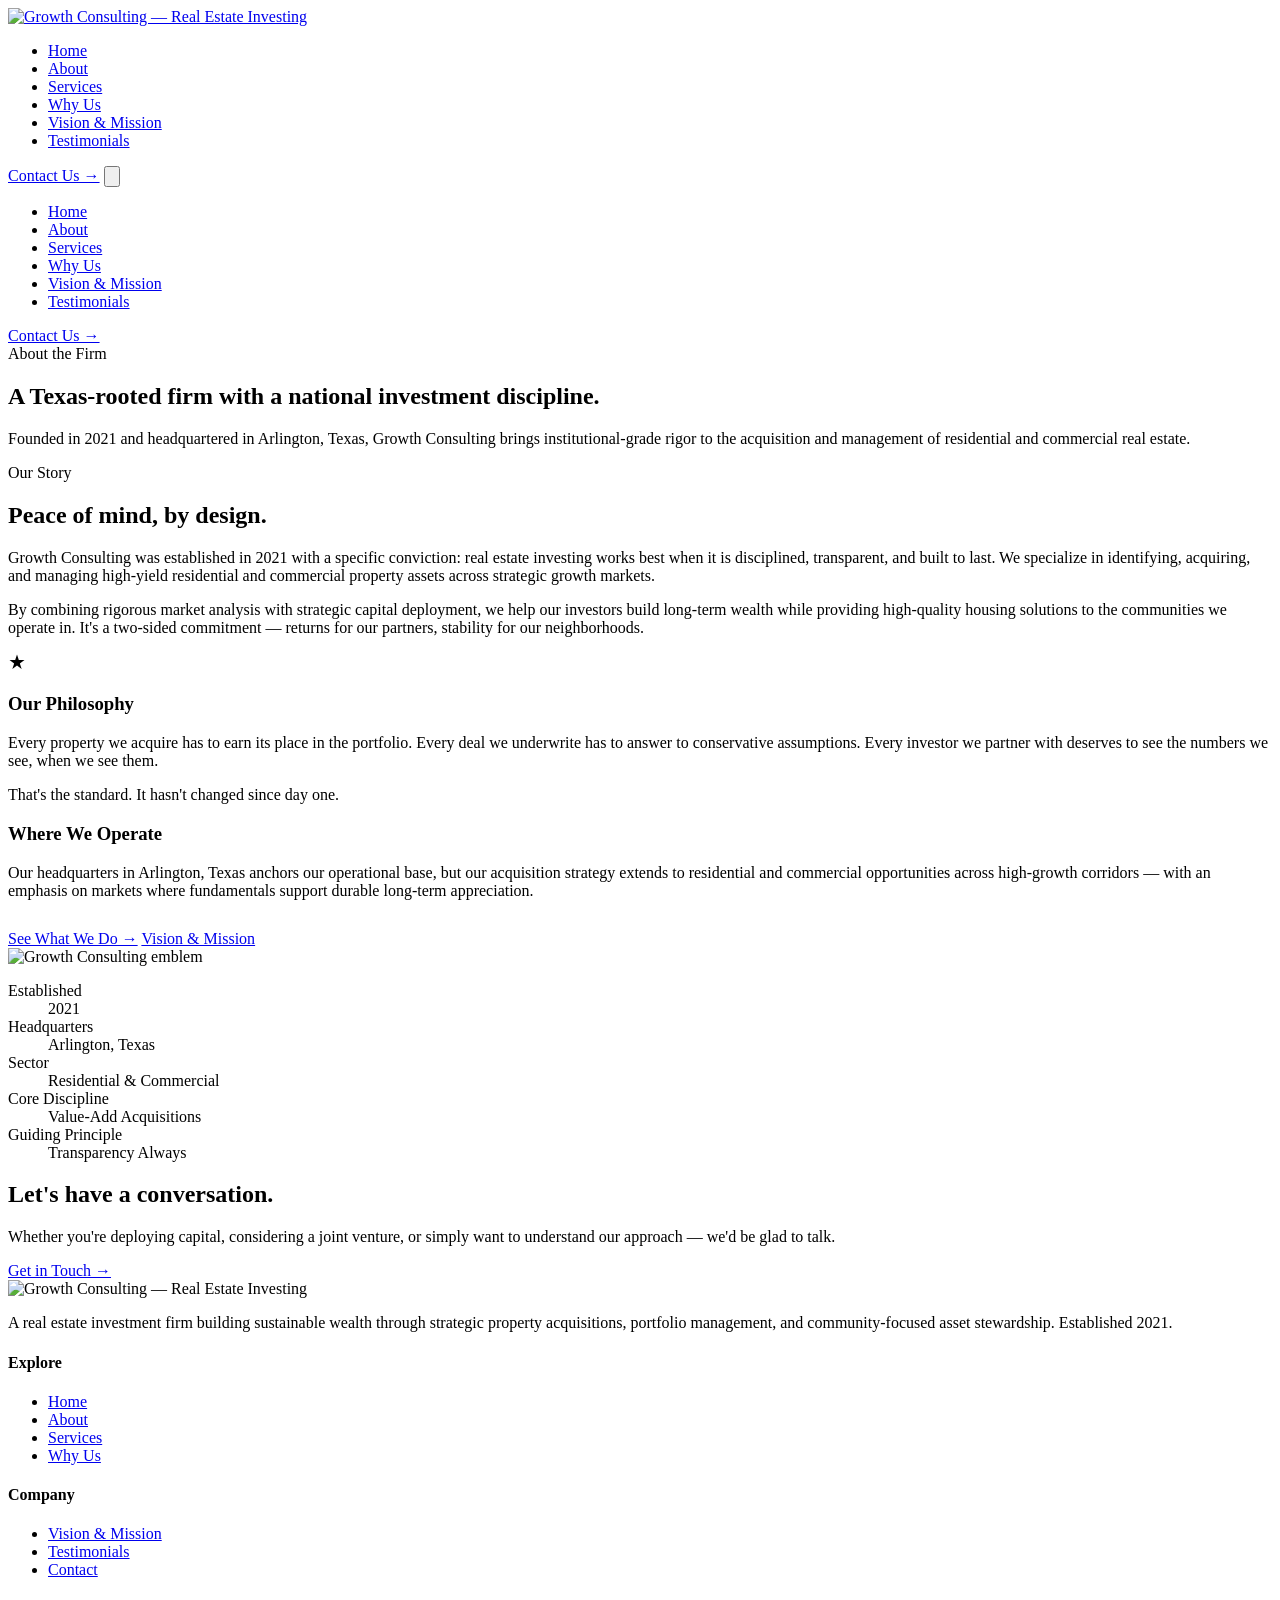
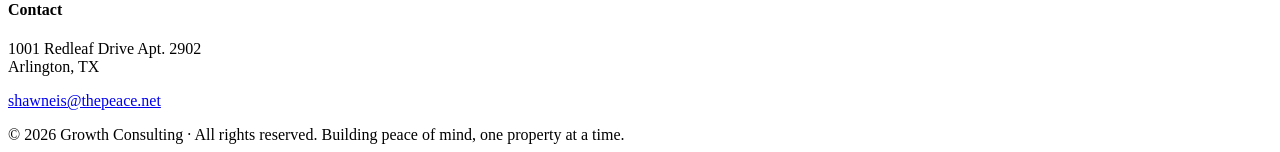
==== about.html @ 654f4e72 "Add files via upload" ====
<!DOCTYPE html>
<html lang="en">
<head>
  <meta charset="UTF-8" />
  <meta name="viewport" content="width=device-width, initial-scale=1.0" />
  <title>About — Growth Consulting</title>
  <meta name="description" content="Learn about Growth Consulting — a real estate investment firm founded in 2021, headquartered in Arlington, Texas." />
  <link rel="icon" type="image/png" href="images/logo.png" />
  <link rel="preconnect" href="https://fonts.googleapis.com" />
  <link rel="preconnect" href="https://fonts.gstatic.com" crossorigin />
  <link href="https://fonts.googleapis.com/css2?family=Playfair+Display:ital,wght@0,400;0,500;0,600;0,700;1,400&family=Inter:wght@400;500;600;700&display=swap" rel="stylesheet" />
  <link rel="stylesheet" href="css/style.css" />
</head>
<body>

  <header class="site-header">
    <div class="wrap">
      <nav class="nav" aria-label="Primary">
        <a href="index.html" class="brand" aria-label="Growth Consulting — Real Estate Investing">
          <img src="images/logo.png" alt="Growth Consulting — Real Estate Investing" />
        </a>
        <ul class="nav-links">
          <li><a href="index.html">Home</a></li>
          <li><a href="about.html" class="active">About</a></li>
          <li><a href="services.html">Services</a></li>
          <li><a href="why-us.html">Why Us</a></li>
          <li><a href="vision-mission.html">Vision &amp; Mission</a></li>
          <li><a href="testimonials.html">Testimonials</a></li>
        </ul>
        <a href="contact.html" class="nav-cta">Contact Us →</a>
        <button class="nav-toggle" aria-label="Toggle menu" aria-expanded="false" aria-controls="nav-drawer">
          <svg viewBox="0 0 24 24" fill="none" stroke="currentColor" stroke-width="2" stroke-linecap="round"><path d="M4 7h16M4 12h16M4 17h16"/></svg>
        </button>
      </nav>
    </div>
    <div class="nav-drawer" id="nav-drawer">
      <ul>
        <li><a href="index.html">Home</a></li>
        <li><a href="about.html" class="active">About</a></li>
        <li><a href="services.html">Services</a></li>
        <li><a href="why-us.html">Why Us</a></li>
        <li><a href="vision-mission.html">Vision &amp; Mission</a></li>
        <li><a href="testimonials.html">Testimonials</a></li>
      </ul>
      <a href="contact.html" class="nav-cta">Contact Us →</a>
    </div>
  </header>

  <!-- ===== PAGE HERO ===== -->
  <section class="page-hero page-hero--photo" style="--bg-image: url('../images/pages/about.jpg')">
    <div class="wrap reveal">
      <span class="eyebrow">About the Firm</span>
      <h1>A Texas-rooted firm with a national investment discipline.</h1>
      <p class="lead">
        Founded in 2021 and headquartered in Arlington, Texas, Growth Consulting brings
        institutional-grade rigor to the acquisition and management of residential and
        commercial real estate.
      </p>
    </div>
  </section>

  <!-- ===== ABOUT BODY ===== -->
  <section>
    <div class="wrap">
      <div class="about-grid">
        <div class="reveal">
          <span class="eyebrow">Our Story</span>
          <h2>Peace of mind, by design.</h2>
          <p>
            Growth Consulting was established in 2021 with a specific conviction: real estate
            investing works best when it is disciplined, transparent, and built to last.
            We specialize in identifying, acquiring, and managing high-yield residential
            and commercial property assets across strategic growth markets.
          </p>
          <p>
            By combining rigorous market analysis with strategic capital deployment, we
            help our investors build long-term wealth while providing high-quality housing
            solutions to the communities we operate in. It's a two-sided commitment —
            <span class="gold-underline">returns for our partners, stability for our neighborhoods.</span>
          </p>

          <div class="divider-mark" aria-hidden="true">
            <svg width="18" height="18" viewBox="0 0 24 24" fill="currentColor"><path d="M12 2l2.4 7.4H22l-6.2 4.5 2.4 7.4-6.2-4.5-6.2 4.5 2.4-7.4L2 9.4h7.6z"/></svg>
          </div>

          <h3>Our Philosophy</h3>
          <p>
            Every property we acquire has to earn its place in the portfolio. Every deal
            we underwrite has to answer to conservative assumptions. Every investor we
            partner with deserves to see the numbers we see, when we see them.
          </p>
          <p>
            That's the standard. It hasn't changed since day one.
          </p>

          <h3>Where We Operate</h3>
          <p>
            Our headquarters in Arlington, Texas anchors our operational base, but our
            acquisition strategy extends to residential and commercial opportunities across
            high-growth corridors — with an emphasis on markets where fundamentals support
            durable long-term appreciation.
          </p>

          <div class="btn-row" style="margin-top: 30px;">
            <a href="services.html" class="btn btn-primary">See What We Do →</a>
            <a href="vision-mission.html" class="btn btn-ghost">Vision &amp; Mission</a>
          </div>
        </div>

        <aside class="about-figure reveal">
          <img src="images/logo.png" alt="Growth Consulting emblem" />
          <dl>
            <div class="figure-fact">
              <dt>Established</dt>
              <dd>2021</dd>
            </div>
            <div class="figure-fact">
              <dt>Headquarters</dt>
              <dd>Arlington, Texas</dd>
            </div>
            <div class="figure-fact">
              <dt>Sector</dt>
              <dd>Residential &amp; Commercial</dd>
            </div>
            <div class="figure-fact">
              <dt>Core Discipline</dt>
              <dd>Value-Add Acquisitions</dd>
            </div>
            <div class="figure-fact">
              <dt>Guiding Principle</dt>
              <dd>Transparency Always</dd>
            </div>
          </dl>
        </aside>
      </div>
    </div>
  </section>

  <!-- ===== CTA BAND ===== -->
  <section class="cta-band">
    <div class="wrap reveal">
      <h2>Let's have a conversation.</h2>
      <p>Whether you're deploying capital, considering a joint venture, or simply want to understand our approach — we'd be glad to talk.</p>
      <div class="btn-row">
        <a href="contact.html" class="btn btn-primary">Get in Touch →</a>
      </div>
    </div>
  </section>

  <!-- ===== FOOTER ===== -->
  <footer class="site-footer">
    <div class="wrap">
      <div class="footer-grid">
        <div>
          <div class="footer-brand">
            <img src="images/logo.png" alt="Growth Consulting — Real Estate Investing" />
          </div>
          <p class="footer-about">
            A real estate investment firm building sustainable wealth through
            strategic property acquisitions, portfolio management, and community-focused
            asset stewardship. Established 2021.
          </p>
        </div>
        <div class="footer-col">
          <h4>Explore</h4>
          <ul>
            <li><a href="index.html">Home</a></li>
            <li><a href="about.html">About</a></li>
            <li><a href="services.html">Services</a></li>
            <li><a href="why-us.html">Why Us</a></li>
          </ul>
        </div>
        <div class="footer-col">
          <h4>Company</h4>
          <ul>
            <li><a href="vision-mission.html">Vision &amp; Mission</a></li>
            <li><a href="testimonials.html">Testimonials</a></li>
            <li><a href="contact.html">Contact</a></li>
          </ul>
        </div>
        <div class="footer-col">
          <h4>Contact</h4>
          <p>1001 Redleaf Drive Apt. 2902<br/>Arlington, TX</p>
          <p><a href="mailto:shawneis@thepeace.net">shawneis@thepeace.net</a></p>
        </div>
      </div>
      <div class="footer-bottom">
        <span>© <span id="year">2026</span> Growth Consulting · All rights reserved.</span>
        <span>Building peace of mind, one property at a time.</span>
      </div>
    </div>
  </footer>

  <script src="js/main.js"></script>
</body>
</html>
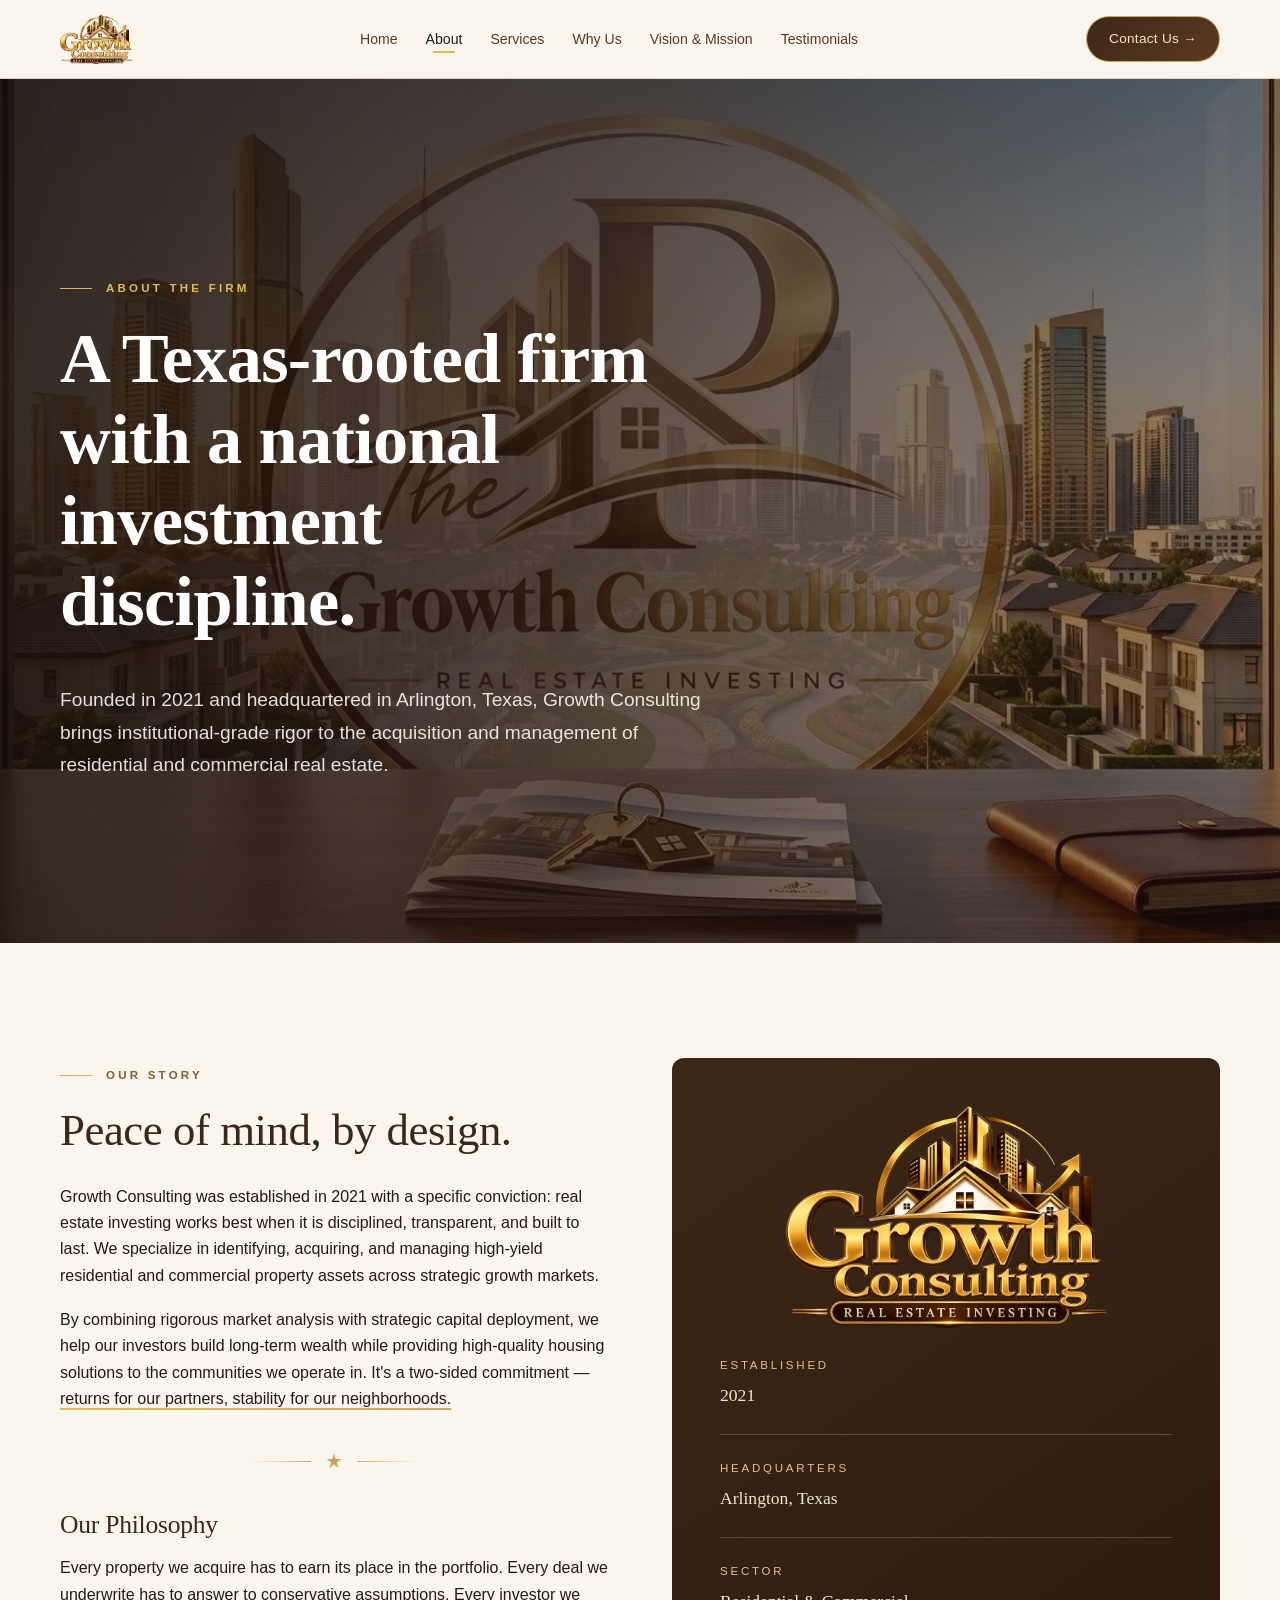
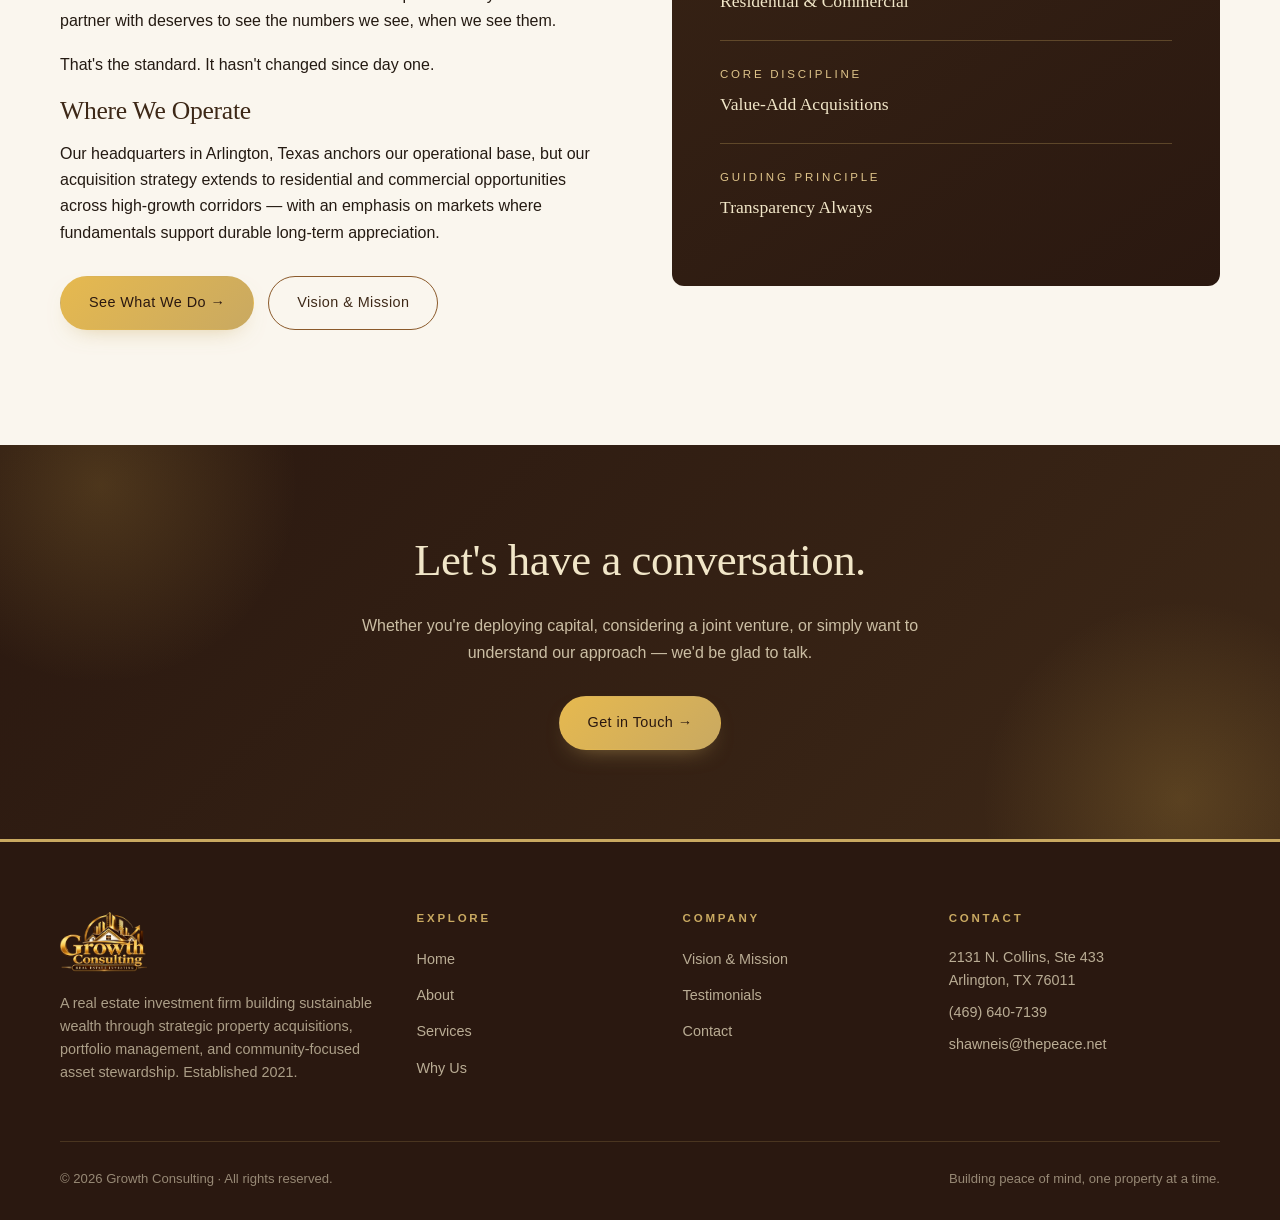
==== commit c48c6675: "Add files via upload" ====
--- a/about.html
+++ b/about.html
@@ -180,7 +180,8 @@
         </div>
         <div class="footer-col">
           <h4>Contact</h4>
-          <p>1001 Redleaf Drive Apt. 2902<br/>Arlington, TX</p>
+          <p>2131 N. Collins, Ste 433<br/>Arlington, TX 76011</p>
+          <p><a href="tel:+14696407139">(469) 640-7139</a></p>
           <p><a href="mailto:shawneis@thepeace.net">shawneis@thepeace.net</a></p>
         </div>
       </div>
--- a/css/style.css
+++ b/css/style.css
@@ -0,0 +1,1247 @@
+/* =========================================================
+   Growth Consulting — Real Estate Investing
+   Design tokens & global styles
+   ========================================================= */
+
+:root {
+  /* Brand palette — brown & gold */
+  --espresso: #2A1810;
+  --deep-brown: #3D2817;
+  --rich-brown: #5C3A21;
+  --warm-brown: #8B5A2B;
+  --tan: #B08B5C;
+
+  --gold: #C9A961;
+  --gold-bright: #E6B94F;
+  --gold-soft: #DFC48A;
+  --gold-pale: #F1E6C8;
+
+  --cream: #FAF6EE;
+  --cream-warm: #F5EEDF;
+  --paper: #FFFFFF;
+  --charcoal: #241A12;
+  --muted: #6E5A47;
+  --hairline: rgba(92, 58, 33, 0.18);
+
+  /* Typography */
+  --font-display: 'Playfair Display', 'Cormorant Garamond', Georgia, serif;
+  --font-body: 'Inter', -apple-system, BlinkMacSystemFont, 'Segoe UI', Helvetica, Arial, sans-serif;
+  --font-mono: 'JetBrains Mono', 'SF Mono', Menlo, monospace;
+
+  /* Scale */
+  --wrap: 1240px;
+  --gutter: clamp(20px, 4vw, 40px);
+  --radius: 4px;
+  --radius-lg: 12px;
+
+  /* Motion */
+  --ease: cubic-bezier(0.22, 1, 0.36, 1);
+}
+
+/* ---------- Reset & base ---------- */
+*, *::before, *::after { box-sizing: border-box; }
+html { -webkit-text-size-adjust: 100%; scroll-behavior: smooth; }
+body {
+  margin: 0;
+  font-family: var(--font-body);
+  font-size: 16px;
+  line-height: 1.65;
+  color: var(--charcoal);
+  background: var(--cream);
+  -webkit-font-smoothing: antialiased;
+  -moz-osx-font-smoothing: grayscale;
+  overflow-x: hidden;
+}
+img { max-width: 100%; height: auto; display: block; }
+a { color: inherit; text-decoration: none; transition: color 0.2s var(--ease); }
+button { font-family: inherit; cursor: pointer; border: none; background: none; }
+:focus-visible {
+  outline: 2px solid var(--gold-bright);
+  outline-offset: 3px;
+}
+
+/* ---------- Typography ---------- */
+h1, h2, h3, h4, h5 {
+  font-family: var(--font-display);
+  font-weight: 500;
+  line-height: 1.15;
+  color: var(--deep-brown);
+  margin: 0 0 0.6em;
+  letter-spacing: -0.01em;
+}
+h1 { font-size: clamp(2.4rem, 5.5vw, 4.4rem); font-weight: 600; }
+h2 { font-size: clamp(1.9rem, 3.5vw, 2.9rem); }
+h3 { font-size: clamp(1.35rem, 2vw, 1.6rem); }
+h4 { font-size: 1.15rem; }
+p  { margin: 0 0 1.1em; color: var(--charcoal); }
+
+.eyebrow {
+  font-family: var(--font-body);
+  font-size: 0.72rem;
+  letter-spacing: 0.28em;
+  text-transform: uppercase;
+  font-weight: 600;
+  color: var(--warm-brown);
+  display: inline-flex;
+  align-items: center;
+  gap: 14px;
+  margin-bottom: 20px;
+}
+.eyebrow::before {
+  content: "";
+  width: 32px;
+  height: 1px;
+  background: linear-gradient(90deg, var(--gold), var(--gold-bright));
+}
+
+.lead {
+  font-size: clamp(1.05rem, 1.5vw, 1.2rem);
+  color: var(--muted);
+  line-height: 1.7;
+  max-width: 62ch;
+}
+
+.gold-underline {
+  background-image: linear-gradient(90deg, var(--gold-bright), var(--gold));
+  background-size: 100% 2px;
+  background-repeat: no-repeat;
+  background-position: 0 100%;
+  padding-bottom: 3px;
+}
+
+/* ---------- Layout ---------- */
+.wrap {
+  max-width: var(--wrap);
+  margin: 0 auto;
+  padding: 0 var(--gutter);
+}
+section { padding: clamp(64px, 9vw, 120px) 0; }
+.section-tight { padding: clamp(48px, 6vw, 80px) 0; }
+
+/* ---------- Site header ---------- */
+.site-header {
+  position: sticky;
+  top: 0;
+  z-index: 60;
+  background: rgba(250, 246, 238, 0.94);
+  backdrop-filter: saturate(1.4) blur(10px);
+  -webkit-backdrop-filter: saturate(1.4) blur(10px);
+  border-bottom: 1px solid var(--hairline);
+}
+.nav {
+  display: flex;
+  align-items: center;
+  justify-content: space-between;
+  gap: 24px;
+  padding: 14px 0;
+}
+.brand {
+  display: flex;
+  align-items: center;
+  gap: 12px;
+  min-width: 0;
+}
+.brand img {
+  height: 50px;
+  width: auto;
+  max-width: 210px;
+  object-fit: contain;
+  flex-shrink: 0;
+}
+.brand-name {
+  display: none;
+}
+.brand-tag {
+  display: none;
+}
+
+.nav-links {
+  display: flex;
+  align-items: center;
+  gap: 28px;
+  list-style: none;
+  padding: 0;
+  margin: 0;
+}
+.nav-links a {
+  font-size: 0.88rem;
+  font-weight: 500;
+  color: var(--rich-brown);
+  padding: 8px 0;
+  position: relative;
+}
+.nav-links a::after {
+  content: "";
+  position: absolute;
+  left: 50%;
+  bottom: 2px;
+  width: 0;
+  height: 1.5px;
+  background: var(--gold-bright);
+  transition: all 0.25s var(--ease);
+  transform: translateX(-50%);
+}
+.nav-links a:hover,
+.nav-links a.active { color: var(--espresso); }
+.nav-links a:hover::after,
+.nav-links a.active::after { width: 22px; }
+
+.nav-cta {
+  display: inline-flex;
+  align-items: center;
+  gap: 8px;
+  padding: 11px 22px;
+  background: linear-gradient(135deg, var(--deep-brown), var(--rich-brown));
+  color: var(--gold-pale);
+  border: 1px solid var(--gold);
+  border-radius: 999px;
+  font-size: 0.85rem;
+  font-weight: 500;
+  letter-spacing: 0.02em;
+  transition: transform 0.2s var(--ease), box-shadow 0.2s var(--ease);
+}
+.nav-cta:hover {
+  transform: translateY(-1px);
+  box-shadow: 0 10px 24px -12px rgba(42, 24, 16, 0.55);
+  color: var(--paper);
+}
+
+/* Mobile toggle */
+.nav-toggle {
+  display: none;
+  width: 44px;
+  height: 44px;
+  align-items: center;
+  justify-content: center;
+  color: var(--deep-brown);
+  border: 1px solid var(--hairline);
+  border-radius: 8px;
+}
+.nav-toggle svg { width: 22px; height: 22px; }
+
+/* ---------- Buttons ---------- */
+.btn {
+  display: inline-flex;
+  align-items: center;
+  gap: 10px;
+  padding: 14px 28px;
+  font-size: 0.9rem;
+  font-weight: 500;
+  letter-spacing: 0.03em;
+  border-radius: 999px;
+  transition: all 0.25s var(--ease);
+  border: 1px solid transparent;
+  cursor: pointer;
+}
+.btn-primary {
+  background: linear-gradient(135deg, var(--gold-bright), var(--gold));
+  color: var(--espresso);
+  box-shadow: 0 10px 24px -14px rgba(201, 169, 97, 0.7);
+}
+.btn-primary:hover {
+  background: linear-gradient(135deg, var(--gold), var(--gold-bright));
+  transform: translateY(-2px);
+  box-shadow: 0 16px 32px -16px rgba(201, 169, 97, 0.75);
+}
+.btn-ghost {
+  background: transparent;
+  color: var(--deep-brown);
+  border-color: var(--warm-brown);
+}
+.btn-ghost:hover {
+  background: var(--deep-brown);
+  color: var(--gold-pale);
+  border-color: var(--deep-brown);
+}
+.btn-dark {
+  background: var(--deep-brown);
+  color: var(--gold-pale);
+  border-color: var(--gold);
+}
+.btn-dark:hover { background: var(--espresso); }
+
+.btn-row { display: flex; gap: 14px; flex-wrap: wrap; }
+
+/* ---------- HOME: Hero ---------- */
+.hero {
+  position: relative;
+  padding: clamp(72px, 9vw, 130px) 0 clamp(80px, 10vw, 140px);
+  background:
+    radial-gradient(ellipse at 85% 15%, rgba(201, 169, 97, 0.16), transparent 55%),
+    radial-gradient(ellipse at 10% 90%, rgba(139, 90, 43, 0.10), transparent 50%),
+    var(--cream);
+  overflow: hidden;
+}
+.hero::before {
+  content: "";
+  position: absolute;
+  inset: 0;
+  background-image:
+    linear-gradient(var(--hairline) 1px, transparent 1px),
+    linear-gradient(90deg, var(--hairline) 1px, transparent 1px);
+  background-size: 80px 80px;
+  opacity: 0.35;
+  mask-image: radial-gradient(ellipse at center, black, transparent 75%);
+  -webkit-mask-image: radial-gradient(ellipse at center, black, transparent 75%);
+  pointer-events: none;
+}
+.hero-grid {
+  position: relative;
+  display: grid;
+  grid-template-columns: 1.15fr 1fr;
+  gap: clamp(40px, 5vw, 80px);
+  align-items: center;
+}
+.hero h1 {
+  font-size: clamp(2.5rem, 6vw, 4.8rem);
+  line-height: 1.05;
+  margin-bottom: 24px;
+}
+.hero h1 em {
+  font-style: italic;
+  font-weight: 400;
+  color: var(--warm-brown);
+}
+.hero-lead {
+  font-size: clamp(1.05rem, 1.4vw, 1.2rem);
+  color: var(--muted);
+  max-width: 52ch;
+  margin-bottom: 36px;
+}
+.hero-meta {
+  display: flex;
+  gap: 40px;
+  padding-top: 36px;
+  margin-top: 44px;
+  border-top: 1px solid var(--hairline);
+  flex-wrap: wrap;
+}
+.hero-meta > div { min-width: 110px; }
+.hero-meta .num {
+  font-family: var(--font-display);
+  font-size: 2rem;
+  font-weight: 600;
+  color: var(--deep-brown);
+  display: block;
+  line-height: 1;
+}
+.hero-meta .label {
+  font-size: 0.72rem;
+  letter-spacing: 0.22em;
+  text-transform: uppercase;
+  color: var(--warm-brown);
+  margin-top: 8px;
+  display: block;
+}
+
+/* Hero visual — logo card */
+.hero-visual {
+  position: relative;
+  display: flex;
+  align-items: center;
+  justify-content: center;
+}
+.hero-card {
+  position: relative;
+  width: 100%;
+  max-width: 460px;
+  aspect-ratio: 1 / 1;
+  background:
+    radial-gradient(ellipse at 30% 20%, rgba(230, 185, 79, 0.22), transparent 55%),
+    linear-gradient(145deg, #3D2817 0%, #2A1810 100%);
+  border-radius: 24px;
+  padding: 40px;
+  display: flex;
+  align-items: center;
+  justify-content: center;
+  box-shadow:
+    0 40px 80px -30px rgba(42, 24, 16, 0.55),
+    0 0 0 1px rgba(201, 169, 97, 0.25) inset,
+    0 0 0 8px rgba(201, 169, 97, 0.08);
+}
+.hero-card::before {
+  content: "";
+  position: absolute;
+  inset: 14px;
+  border-radius: 16px;
+  border: 1px solid rgba(201, 169, 97, 0.3);
+  pointer-events: none;
+}
+.hero-card img {
+  width: 82%;
+  filter: drop-shadow(0 20px 40px rgba(0, 0, 0, 0.4));
+}
+.hero-badge {
+  position: absolute;
+  bottom: -22px;
+  right: -22px;
+  background: linear-gradient(135deg, var(--gold-bright), var(--gold));
+  color: var(--espresso);
+  padding: 18px 24px;
+  border-radius: 16px;
+  font-family: var(--font-display);
+  font-size: 0.95rem;
+  font-weight: 600;
+  box-shadow: 0 20px 40px -16px rgba(201, 169, 97, 0.55);
+}
+.hero-badge span {
+  display: block;
+  font-family: var(--font-body);
+  font-size: 0.68rem;
+  letter-spacing: 0.24em;
+  text-transform: uppercase;
+  font-weight: 600;
+  opacity: 0.7;
+  margin-bottom: 2px;
+}
+
+/* ---------- Section headers ---------- */
+.section-head { max-width: 780px; margin-bottom: 64px; }
+.section-head.center { text-align: center; margin-left: auto; margin-right: auto; }
+.section-head.center .eyebrow { justify-content: center; }
+
+/* ---------- HOME: Pillars grid ---------- */
+.pillars {
+  background: var(--paper);
+  border-top: 1px solid var(--hairline);
+  border-bottom: 1px solid var(--hairline);
+}
+.pillars-grid {
+  display: grid;
+  grid-template-columns: repeat(auto-fit, minmax(260px, 1fr));
+  gap: 0;
+  border-left: 1px solid var(--hairline);
+}
+.pillar {
+  padding: 44px 36px;
+  border-right: 1px solid var(--hairline);
+  border-bottom: 1px solid var(--hairline);
+  border-top: 1px solid var(--hairline);
+  background: var(--paper);
+  transition: background 0.3s var(--ease);
+  position: relative;
+}
+.pillar:hover { background: var(--cream-warm); }
+.pillar-num {
+  font-family: var(--font-display);
+  font-size: 0.85rem;
+  color: var(--gold);
+  font-weight: 600;
+  letter-spacing: 0.1em;
+  margin-bottom: 22px;
+  display: block;
+}
+.pillar h3 { margin-bottom: 12px; }
+.pillar p { font-size: 0.95rem; color: var(--muted); margin: 0; }
+
+/* ---------- HOME: Featured services ---------- */
+.featured-svc {
+  display: grid;
+  grid-template-columns: 1fr 1fr;
+  gap: clamp(30px, 4vw, 60px);
+  align-items: center;
+}
+.featured-svc.reverse { direction: rtl; }
+.featured-svc.reverse > * { direction: ltr; }
+.featured-panel {
+  background: linear-gradient(145deg, var(--deep-brown), var(--espresso));
+  border-radius: var(--radius-lg);
+  padding: 48px;
+  color: var(--gold-pale);
+  position: relative;
+  overflow: hidden;
+  min-height: 340px;
+  display: flex;
+  flex-direction: column;
+  justify-content: space-between;
+}
+.featured-panel::before {
+  content: "";
+  position: absolute;
+  top: -60px;
+  right: -60px;
+  width: 220px;
+  height: 220px;
+  border-radius: 50%;
+  background: radial-gradient(circle, rgba(230, 185, 79, 0.22), transparent 70%);
+}
+.featured-panel h3 { color: var(--gold-pale); font-size: 1.7rem; }
+.featured-panel p { color: rgba(241, 230, 200, 0.75); }
+.featured-panel .stat {
+  font-family: var(--font-display);
+  font-size: 3rem;
+  color: var(--gold-bright);
+  font-weight: 600;
+  line-height: 1;
+}
+.featured-panel .stat + span {
+  font-size: 0.75rem;
+  letter-spacing: 0.24em;
+  text-transform: uppercase;
+  color: var(--gold-soft);
+  display: block;
+  margin-top: 8px;
+}
+
+/* ---------- ABOUT ---------- */
+.page-hero {
+  padding: clamp(90px, 12vw, 150px) 0 clamp(60px, 8vw, 90px);
+  background:
+    radial-gradient(ellipse at 20% 20%, rgba(201, 169, 97, 0.13), transparent 55%),
+    var(--cream);
+  border-bottom: 1px solid var(--hairline);
+}
+.page-hero h1 { max-width: 18ch; }
+.page-hero .lead { margin-top: 24px; }
+
+.about-grid {
+  display: grid;
+  grid-template-columns: 1fr 1fr;
+  gap: clamp(40px, 5vw, 80px);
+  align-items: start;
+}
+.about-figure {
+  position: sticky;
+  top: 100px;
+  background: linear-gradient(145deg, var(--deep-brown), var(--espresso));
+  padding: 48px;
+  border-radius: var(--radius-lg);
+  color: var(--gold-pale);
+}
+.about-figure img { max-width: 320px; width: 100%; height: auto; margin: 0 auto 28px; display: block; }
+.figure-fact {
+  border-top: 1px solid rgba(201, 169, 97, 0.3);
+  padding-top: 24px;
+  margin-top: 24px;
+}
+.figure-fact:first-of-type { border-top: none; padding-top: 0; margin-top: 0; }
+.figure-fact dt {
+  font-size: 0.72rem;
+  letter-spacing: 0.24em;
+  text-transform: uppercase;
+  color: var(--gold-soft);
+  margin-bottom: 6px;
+}
+.figure-fact dd {
+  font-family: var(--font-display);
+  font-size: 1.1rem;
+  color: var(--gold-pale);
+  margin: 0;
+}
+
+/* ---------- SERVICES ---------- */
+.svc-list {
+  display: grid;
+  grid-template-columns: repeat(auto-fit, minmax(320px, 1fr));
+  gap: 24px;
+}
+.svc-card {
+  background: var(--paper);
+  padding: 36px 32px;
+  border-radius: var(--radius-lg);
+  border: 1px solid var(--hairline);
+  transition: all 0.3s var(--ease);
+  position: relative;
+  overflow: hidden;
+}
+.svc-card::before {
+  content: "";
+  position: absolute;
+  top: 0;
+  left: 0;
+  right: 0;
+  height: 3px;
+  background: linear-gradient(90deg, var(--gold-bright), var(--gold));
+  transform: scaleX(0);
+  transform-origin: left;
+  transition: transform 0.4s var(--ease);
+}
+.svc-card:hover {
+  transform: translateY(-4px);
+  border-color: var(--gold);
+  box-shadow: 0 24px 40px -20px rgba(42, 24, 16, 0.22);
+}
+.svc-card:hover::before { transform: scaleX(1); }
+.svc-num {
+  font-family: var(--font-display);
+  font-size: 1.6rem;
+  color: var(--gold);
+  font-weight: 600;
+  display: block;
+  margin-bottom: 14px;
+}
+.svc-card h3 { font-size: 1.25rem; margin-bottom: 12px; }
+.svc-card p { font-size: 0.95rem; color: var(--muted); margin: 0; }
+
+/* ---------- WHY US ---------- */
+.reasons {
+  display: grid;
+  grid-template-columns: repeat(auto-fit, minmax(300px, 1fr));
+  gap: 28px;
+}
+.reason {
+  padding: 40px 32px;
+  background: var(--paper);
+  border-radius: var(--radius-lg);
+  border: 1px solid var(--hairline);
+  position: relative;
+}
+.reason-icon {
+  width: 56px;
+  height: 56px;
+  border-radius: 14px;
+  background: linear-gradient(135deg, var(--gold-bright), var(--gold));
+  color: var(--deep-brown);
+  display: flex;
+  align-items: center;
+  justify-content: center;
+  margin-bottom: 24px;
+}
+.reason-icon svg { width: 26px; height: 26px; }
+.reason h3 { font-size: 1.2rem; margin-bottom: 10px; }
+.reason p { font-size: 0.94rem; color: var(--muted); margin: 0; }
+
+/* ---------- VISION & MISSION ---------- */
+.vm-split {
+  display: grid;
+  grid-template-columns: 1fr 1fr;
+  gap: 32px;
+}
+.vm-card {
+  padding: 56px 44px;
+  border-radius: var(--radius-lg);
+  position: relative;
+  overflow: hidden;
+}
+.vm-mission {
+  background: linear-gradient(160deg, var(--paper), var(--cream-warm));
+  border: 1px solid var(--hairline);
+}
+.vm-vision {
+  background: linear-gradient(160deg, var(--deep-brown), var(--espresso));
+  color: var(--gold-pale);
+}
+.vm-vision h2, .vm-vision h3 { color: var(--gold-pale); }
+.vm-vision p { color: rgba(241, 230, 200, 0.78); }
+.vm-card .icon-mark {
+  width: 60px;
+  height: 60px;
+  border-radius: 50%;
+  display: flex;
+  align-items: center;
+  justify-content: center;
+  margin-bottom: 30px;
+  font-family: var(--font-display);
+  font-size: 1.6rem;
+  font-weight: 600;
+}
+.vm-mission .icon-mark {
+  background: linear-gradient(135deg, var(--gold-bright), var(--gold));
+  color: var(--deep-brown);
+}
+.vm-vision .icon-mark {
+  background: rgba(201, 169, 97, 0.18);
+  color: var(--gold-bright);
+  border: 1px solid var(--gold);
+}
+.vm-card h2 { font-size: 2rem; margin-bottom: 20px; }
+.vm-card p { font-size: 1.05rem; line-height: 1.75; margin: 0; }
+
+.values-strip {
+  display: grid;
+  grid-template-columns: repeat(auto-fit, minmax(180px, 1fr));
+  gap: 0;
+  border-top: 1px solid var(--hairline);
+  border-bottom: 1px solid var(--hairline);
+  margin-top: 80px;
+}
+.value {
+  padding: 36px 20px;
+  text-align: center;
+  border-right: 1px solid var(--hairline);
+}
+.value:last-child { border-right: none; }
+.value-num {
+  font-family: var(--font-display);
+  font-size: 2.2rem;
+  color: var(--gold);
+  font-weight: 600;
+  display: block;
+  line-height: 1;
+  margin-bottom: 8px;
+}
+.value h4 {
+  font-size: 0.75rem;
+  letter-spacing: 0.24em;
+  text-transform: uppercase;
+  color: var(--warm-brown);
+  font-family: var(--font-body);
+  font-weight: 600;
+  margin: 0;
+}
+
+/* ---------- TESTIMONIALS ---------- */
+.tst-grid {
+  display: grid;
+  grid-template-columns: repeat(auto-fit, minmax(320px, 1fr));
+  gap: 26px;
+}
+.tst-card {
+  background: var(--paper);
+  padding: 36px 32px;
+  border-radius: var(--radius-lg);
+  border: 1px solid var(--hairline);
+  position: relative;
+  display: flex;
+  flex-direction: column;
+}
+.tst-card::before {
+  content: "\201C";
+  position: absolute;
+  top: 16px;
+  right: 28px;
+  font-family: var(--font-display);
+  font-size: 5rem;
+  color: var(--gold-soft);
+  line-height: 1;
+  opacity: 0.5;
+}
+.tst-stars {
+  color: var(--gold-bright);
+  font-size: 0.95rem;
+  letter-spacing: 3px;
+  margin-bottom: 18px;
+}
+.tst-quote {
+  font-family: var(--font-display);
+  font-size: 1.1rem;
+  line-height: 1.6;
+  color: var(--deep-brown);
+  font-style: italic;
+  margin-bottom: 28px;
+  flex: 1;
+}
+.tst-author {
+  display: flex;
+  align-items: center;
+  gap: 14px;
+  padding-top: 20px;
+  border-top: 1px solid var(--hairline);
+}
+.tst-avatar {
+  width: 46px;
+  height: 46px;
+  border-radius: 50%;
+  background: linear-gradient(135deg, var(--warm-brown), var(--deep-brown));
+  color: var(--gold-pale);
+  display: flex;
+  align-items: center;
+  justify-content: center;
+  font-family: var(--font-display);
+  font-weight: 600;
+  font-size: 1rem;
+  border: 2px solid var(--gold);
+  flex-shrink: 0;
+}
+.tst-name {
+  font-weight: 600;
+  color: var(--deep-brown);
+  font-size: 0.98rem;
+  line-height: 1.2;
+}
+.tst-role {
+  font-size: 0.78rem;
+  color: var(--muted);
+  margin-top: 3px;
+}
+
+/* ---------- CONTACT ---------- */
+.contact-grid {
+  display: grid;
+  grid-template-columns: 1fr 1fr;
+  gap: clamp(30px, 4vw, 60px);
+}
+.contact-form {
+  background: var(--paper);
+  padding: clamp(30px, 4vw, 50px);
+  border-radius: var(--radius-lg);
+  border: 1px solid var(--hairline);
+}
+.form-row {
+  display: grid;
+  grid-template-columns: 1fr 1fr;
+  gap: 20px;
+}
+.form-group { margin-bottom: 22px; }
+.form-group label {
+  display: block;
+  font-size: 0.75rem;
+  letter-spacing: 0.16em;
+  text-transform: uppercase;
+  color: var(--warm-brown);
+  font-weight: 600;
+  margin-bottom: 8px;
+}
+.form-group input,
+.form-group select,
+.form-group textarea {
+  width: 100%;
+  padding: 13px 16px;
+  border: 1px solid var(--hairline);
+  border-radius: 8px;
+  font-family: inherit;
+  font-size: 0.95rem;
+  color: var(--charcoal);
+  background: var(--cream);
+  transition: border-color 0.2s var(--ease), background 0.2s var(--ease);
+}
+.form-group textarea { resize: vertical; min-height: 130px; }
+.form-group input:focus,
+.form-group select:focus,
+.form-group textarea:focus {
+  outline: none;
+  border-color: var(--gold);
+  background: var(--paper);
+  box-shadow: 0 0 0 3px rgba(201, 169, 97, 0.18);
+}
+.form-submit {
+  width: 100%;
+  padding: 16px;
+  font-size: 0.9rem;
+  font-weight: 600;
+  letter-spacing: 0.08em;
+  text-transform: uppercase;
+  background: linear-gradient(135deg, var(--deep-brown), var(--espresso));
+  color: var(--gold-pale);
+  border-radius: 999px;
+  border: 1px solid var(--gold);
+  transition: transform 0.2s var(--ease);
+}
+.form-submit:hover {
+  transform: translateY(-2px);
+  background: linear-gradient(135deg, var(--espresso), var(--deep-brown));
+}
+
+.contact-info-card {
+  background: linear-gradient(160deg, var(--deep-brown), var(--espresso));
+  color: var(--gold-pale);
+  padding: clamp(30px, 4vw, 50px);
+  border-radius: var(--radius-lg);
+  position: relative;
+  overflow: hidden;
+}
+.contact-info-card h2 { color: var(--gold-pale); }
+.info-list { list-style: none; padding: 0; margin: 32px 0 0; }
+.info-item {
+  display: flex;
+  gap: 18px;
+  padding: 20px 0;
+  border-top: 1px solid rgba(201, 169, 97, 0.22);
+}
+.info-item:first-child { border-top: none; padding-top: 0; }
+.info-icon {
+  width: 44px;
+  height: 44px;
+  border-radius: 12px;
+  background: rgba(201, 169, 97, 0.14);
+  border: 1px solid var(--gold);
+  color: var(--gold-bright);
+  display: flex;
+  align-items: center;
+  justify-content: center;
+  flex-shrink: 0;
+}
+.info-icon svg { width: 20px; height: 20px; }
+.info-label {
+  font-size: 0.7rem;
+  letter-spacing: 0.24em;
+  text-transform: uppercase;
+  color: var(--gold-soft);
+  margin-bottom: 4px;
+  display: block;
+}
+.info-value {
+  font-family: var(--font-display);
+  font-size: 1.05rem;
+  color: var(--gold-pale);
+  line-height: 1.4;
+  word-break: break-word;
+}
+.info-value a { color: inherit; }
+.info-value a:hover { color: var(--gold-bright); }
+
+/* Map */
+.map-section { background: var(--paper); border-top: 1px solid var(--hairline); }
+.map-wrap {
+  position: relative;
+  width: 100%;
+  padding-bottom: 42%;
+  min-height: 380px;
+  border-radius: var(--radius-lg);
+  overflow: hidden;
+  border: 1px solid var(--hairline);
+  box-shadow: 0 30px 50px -30px rgba(42, 24, 16, 0.28);
+}
+.map-wrap iframe {
+  position: absolute;
+  inset: 0;
+  width: 100%;
+  height: 100%;
+  border: none;
+  filter: sepia(0.15) hue-rotate(-15deg) saturate(0.9);
+}
+
+/* ---------- CTA band ---------- */
+.cta-band {
+  background: linear-gradient(135deg, var(--espresso), var(--deep-brown));
+  color: var(--gold-pale);
+  padding: clamp(50px, 7vw, 90px) 0;
+  text-align: center;
+  position: relative;
+  overflow: hidden;
+}
+.cta-band::before,
+.cta-band::after {
+  content: "";
+  position: absolute;
+  border-radius: 50%;
+  background: radial-gradient(circle, rgba(230, 185, 79, 0.18), transparent 70%);
+}
+.cta-band::before { width: 400px; height: 400px; top: -160px; left: -100px; }
+.cta-band::after { width: 400px; height: 400px; bottom: -160px; right: -100px; }
+.cta-band h2 { color: var(--gold-pale); font-size: clamp(1.8rem, 4vw, 2.8rem); position: relative; }
+.cta-band p { color: rgba(241, 230, 200, 0.8); max-width: 600px; margin: 0 auto 30px; position: relative; }
+.cta-band .btn-row { justify-content: center; position: relative; }
+
+/* ---------- Footer ---------- */
+.site-footer {
+  background: var(--espresso);
+  color: var(--gold-soft);
+  padding: 70px 0 30px;
+  border-top: 3px solid var(--gold);
+}
+.footer-grid {
+  display: grid;
+  grid-template-columns: 1.4fr 1fr 1fr 1.2fr;
+  gap: 40px;
+  padding-bottom: 50px;
+  border-bottom: 1px solid rgba(201, 169, 97, 0.2);
+}
+.footer-brand { display: flex; gap: 14px; align-items: center; margin-bottom: 20px; }
+.footer-brand img { height: 60px; width: auto; max-width: 240px; object-fit: contain; }
+.footer-brand span {
+  display: none;
+}
+.footer-about { color: rgba(241, 230, 200, 0.65); font-size: 0.9rem; line-height: 1.6; margin: 0; }
+.footer-col h4 {
+  font-size: 0.72rem;
+  letter-spacing: 0.24em;
+  text-transform: uppercase;
+  color: var(--gold);
+  font-family: var(--font-body);
+  font-weight: 600;
+  margin-bottom: 20px;
+}
+.footer-col ul { list-style: none; padding: 0; margin: 0; }
+.footer-col li { margin-bottom: 10px; }
+.footer-col a { color: rgba(241, 230, 200, 0.72); font-size: 0.9rem; }
+.footer-col a:hover { color: var(--gold-bright); }
+.footer-col p { font-size: 0.9rem; color: rgba(241, 230, 200, 0.72); margin-bottom: 8px; }
+.footer-bottom {
+  padding-top: 26px;
+  display: flex;
+  justify-content: space-between;
+  align-items: center;
+  font-size: 0.82rem;
+  color: rgba(241, 230, 200, 0.55);
+  flex-wrap: wrap;
+  gap: 12px;
+}
+
+/* ---------- Utility ---------- */
+.center { text-align: center; }
+.mt-l { margin-top: 40px; }
+.divider-mark {
+  display: flex;
+  align-items: center;
+  justify-content: center;
+  gap: 14px;
+  color: var(--gold);
+  margin: 40px 0;
+}
+.divider-mark::before,
+.divider-mark::after {
+  content: "";
+  width: 60px;
+  height: 1px;
+  background: linear-gradient(90deg, transparent, var(--gold));
+}
+.divider-mark::after {
+  background: linear-gradient(90deg, var(--gold), transparent);
+}
+
+/* ---------- Responsive ---------- */
+@media (max-width: 960px) {
+  .hero-grid,
+  .featured-svc,
+  .about-grid,
+  .vm-split,
+  .contact-grid {
+    grid-template-columns: 1fr;
+  }
+  .featured-svc.reverse { direction: ltr; }
+  .about-figure { position: static; }
+  .footer-grid { grid-template-columns: 1fr 1fr; gap: 32px; }
+  .nav-links, .nav-cta { display: none; }
+  .nav-toggle { display: inline-flex; }
+
+  /* Mobile menu drawer */
+  .nav-drawer {
+    position: fixed;
+    top: 84px;
+    left: 0;
+    right: 0;
+    background: var(--paper);
+    border-bottom: 1px solid var(--hairline);
+    padding: 20px var(--gutter) 28px;
+    transform: translateY(-120%);
+    transition: transform 0.3s var(--ease);
+    z-index: 55;
+    box-shadow: 0 20px 30px -20px rgba(42, 24, 16, 0.2);
+  }
+  .nav-drawer.open { transform: translateY(0); }
+  .nav-drawer ul { list-style: none; padding: 0; margin: 0 0 20px; }
+  .nav-drawer li { border-bottom: 1px solid var(--hairline); }
+  .nav-drawer li:last-child { border-bottom: none; }
+  .nav-drawer a {
+    display: block;
+    padding: 14px 0;
+    font-size: 1rem;
+    color: var(--rich-brown);
+    font-weight: 500;
+  }
+  .nav-drawer a.active { color: var(--gold); }
+  .nav-drawer .nav-cta {
+    display: inline-flex;
+    width: 100%;
+    justify-content: center;
+    margin-top: 10px;
+  }
+
+  .hero-meta { gap: 24px; }
+  .hero-meta > div { min-width: 90px; }
+  .form-row { grid-template-columns: 1fr; }
+  .featured-panel { padding: 32px; min-height: auto; }
+  .vm-card { padding: 40px 28px; }
+}
+
+@media (max-width: 560px) {
+  .footer-grid { grid-template-columns: 1fr; }
+  .footer-bottom { flex-direction: column; text-align: center; }
+  .brand img { height: 42px; width: auto; max-width: 170px; }
+  .hero { padding-top: 50px; padding-bottom: 60px; }
+  .hero-badge {
+    right: 8px;
+    bottom: -18px;
+    padding: 14px 18px;
+    font-size: 0.85rem;
+  }
+  .pillar { padding: 34px 24px; }
+  .tst-quote { font-size: 1rem; }
+  .values-strip { grid-template-columns: 1fr 1fr; }
+  .value { border-bottom: 1px solid var(--hairline); }
+}
+
+@media (prefers-reduced-motion: reduce) {
+  * {
+    animation-duration: 0.01ms !important;
+    animation-iteration-count: 1 !important;
+    transition-duration: 0.01ms !important;
+    scroll-behavior: auto !important;
+  }
+}
+
+/* ---------- Nav drawer default (desktop = hidden) ---------- */
+.nav-drawer { display: none; }
+@media (max-width: 960px) {
+  .nav-drawer { display: block; }
+}
+
+/* ---------- Reveal animation (progressive enhancement) ---------- */
+/* Elements are visible by default. Only when JS marks the doc as
+   "js-enabled" do we hide-then-reveal on scroll. */
+html.js .reveal {
+  opacity: 0;
+  transform: translateY(24px);
+  transition: opacity 0.7s var(--ease), transform 0.7s var(--ease);
+}
+html.js .reveal.in { opacity: 1; transform: none; }
+
+/* ================================================================
+   PHOTO BACKGROUND VARIANTS  (added for image-driven hero sections)
+   ================================================================ */
+
+/* --- HOME hero with photo backdrop --- */
+.hero--photo {
+  background: var(--espresso);
+  color: var(--cream);
+  min-height: 88vh;
+  display: flex;
+  align-items: center;
+  padding-top: clamp(90px, 12vw, 140px);
+  padding-bottom: clamp(90px, 12vw, 140px);
+}
+.hero--photo::before {
+  background-image: var(--bg-image);
+  background-size: cover;
+  background-position: center;
+  background-repeat: no-repeat;
+  opacity: 1;
+  mask-image: none;
+  -webkit-mask-image: none;
+  z-index: 0;
+}
+.hero--photo::after {
+  content: "";
+  position: absolute;
+  inset: 0;
+  background:
+    linear-gradient(105deg,
+      rgba(20, 12, 8, 0.92) 0%,
+      rgba(42, 24, 16, 0.78) 40%,
+      rgba(42, 24, 16, 0.45) 75%,
+      rgba(42, 24, 16, 0.32) 100%);
+  z-index: 1;
+  pointer-events: none;
+}
+.hero--photo .wrap { position: relative; z-index: 2; }
+.hero--photo .hero-grid {
+  grid-template-columns: 1fr;
+  max-width: 780px;
+}
+.hero--photo .hero-visual { display: none; }
+.hero--photo h1 { color: var(--paper); }
+.hero--photo h1 em { color: var(--gold-bright); font-style: italic; }
+.hero--photo .hero-lead { color: rgba(250, 246, 238, 0.90); }
+.hero--photo .eyebrow { color: var(--gold-bright); }
+.hero--photo .eyebrow::before { background: var(--gold-bright); }
+.hero--photo .hero-meta { border-top-color: rgba(201, 169, 97, 0.28); }
+.hero--photo .hero-meta .num { color: var(--gold-bright); }
+.hero--photo .hero-meta .label { color: rgba(223, 196, 138, 0.85); }
+.hero--photo .btn-ghost {
+  border-color: rgba(255, 255, 255, 0.4);
+  color: var(--cream);
+  background: transparent;
+}
+.hero--photo .btn-ghost:hover {
+  background: rgba(255, 255, 255, 0.10);
+  border-color: var(--gold-bright);
+  color: var(--paper);
+}
+
+/* --- PAGE-HERO with photo backdrop (inner pages) --- */
+.page-hero--photo {
+  position: relative;
+  background: var(--espresso);
+  color: var(--cream);
+  border-bottom: none;
+  padding: clamp(120px, 15vw, 200px) 0 clamp(90px, 12vw, 140px);
+  overflow: hidden;
+}
+.page-hero--photo::before {
+  content: "";
+  position: absolute;
+  inset: 0;
+  background-image: var(--bg-image);
+  background-size: cover;
+  background-position: center;
+  background-repeat: no-repeat;
+  z-index: 0;
+}
+.page-hero--photo::after {
+  content: "";
+  position: absolute;
+  inset: 0;
+  background:
+    linear-gradient(105deg,
+      rgba(20, 12, 8, 0.90) 0%,
+      rgba(42, 24, 16, 0.75) 45%,
+      rgba(42, 24, 16, 0.40) 100%);
+  z-index: 1;
+  pointer-events: none;
+}
+.page-hero--photo .wrap { position: relative; z-index: 2; }
+.page-hero--photo h1 { color: var(--paper); }
+.page-hero--photo .lead { color: rgba(250, 246, 238, 0.90); max-width: 62ch; }
+.page-hero--photo .eyebrow { color: var(--gold-bright); }
+.page-hero--photo .eyebrow::before { background: var(--gold-bright); }
+
+/* --- SERVICE CARD photo variant --- */
+.svc-card--photo {
+  padding: 0;
+  display: flex;
+  flex-direction: column;
+  overflow: hidden;
+}
+.svc-card--photo::before { display: none; }  /* remove top gold bar */
+.svc-photo {
+  position: relative;
+  height: 200px;
+  background-image: var(--bg-image);
+  background-size: cover;
+  background-position: center;
+  overflow: hidden;
+  transition: transform 0.6s var(--ease);
+  transform-origin: center;
+}
+.svc-photo::after {
+  content: "";
+  position: absolute;
+  inset: 0;
+  background: linear-gradient(180deg,
+    rgba(42, 24, 16, 0.15) 0%,
+    rgba(42, 24, 16, 0.0) 45%,
+    rgba(42, 24, 16, 0.55) 100%);
+}
+.svc-card--photo:hover .svc-photo { transform: scale(1.04); }
+.svc-card--photo .svc-num {
+  position: absolute;
+  top: 16px;
+  left: 16px;
+  margin: 0;
+  background: linear-gradient(135deg, var(--gold-bright), var(--gold));
+  color: var(--espresso);
+  width: 46px;
+  height: 46px;
+  border-radius: 12px;
+  display: flex;
+  align-items: center;
+  justify-content: center;
+  font-size: 1.05rem;
+  z-index: 2;
+  box-shadow: 0 8px 22px -8px rgba(42, 24, 16, 0.55),
+              0 0 0 1px rgba(255, 255, 255, 0.15) inset;
+}
+.svc-body {
+  padding: 30px 30px 32px;
+  flex: 1;
+  display: flex;
+  flex-direction: column;
+}
+.svc-body h3 { font-size: 1.25rem; margin-bottom: 12px; }
+.svc-body p { font-size: 0.95rem; color: var(--muted); margin: 0; }
+
+/* --- Mobile refinements for photo heroes --- */
+@media (max-width: 640px) {
+  .hero--photo,
+  .page-hero--photo {
+    min-height: 0;
+  }
+  .hero--photo::after,
+  .page-hero--photo::after {
+    background: linear-gradient(180deg,
+      rgba(20, 12, 8, 0.85) 0%,
+      rgba(42, 24, 16, 0.80) 100%);
+  }
+  .svc-photo { height: 170px; }
+}
